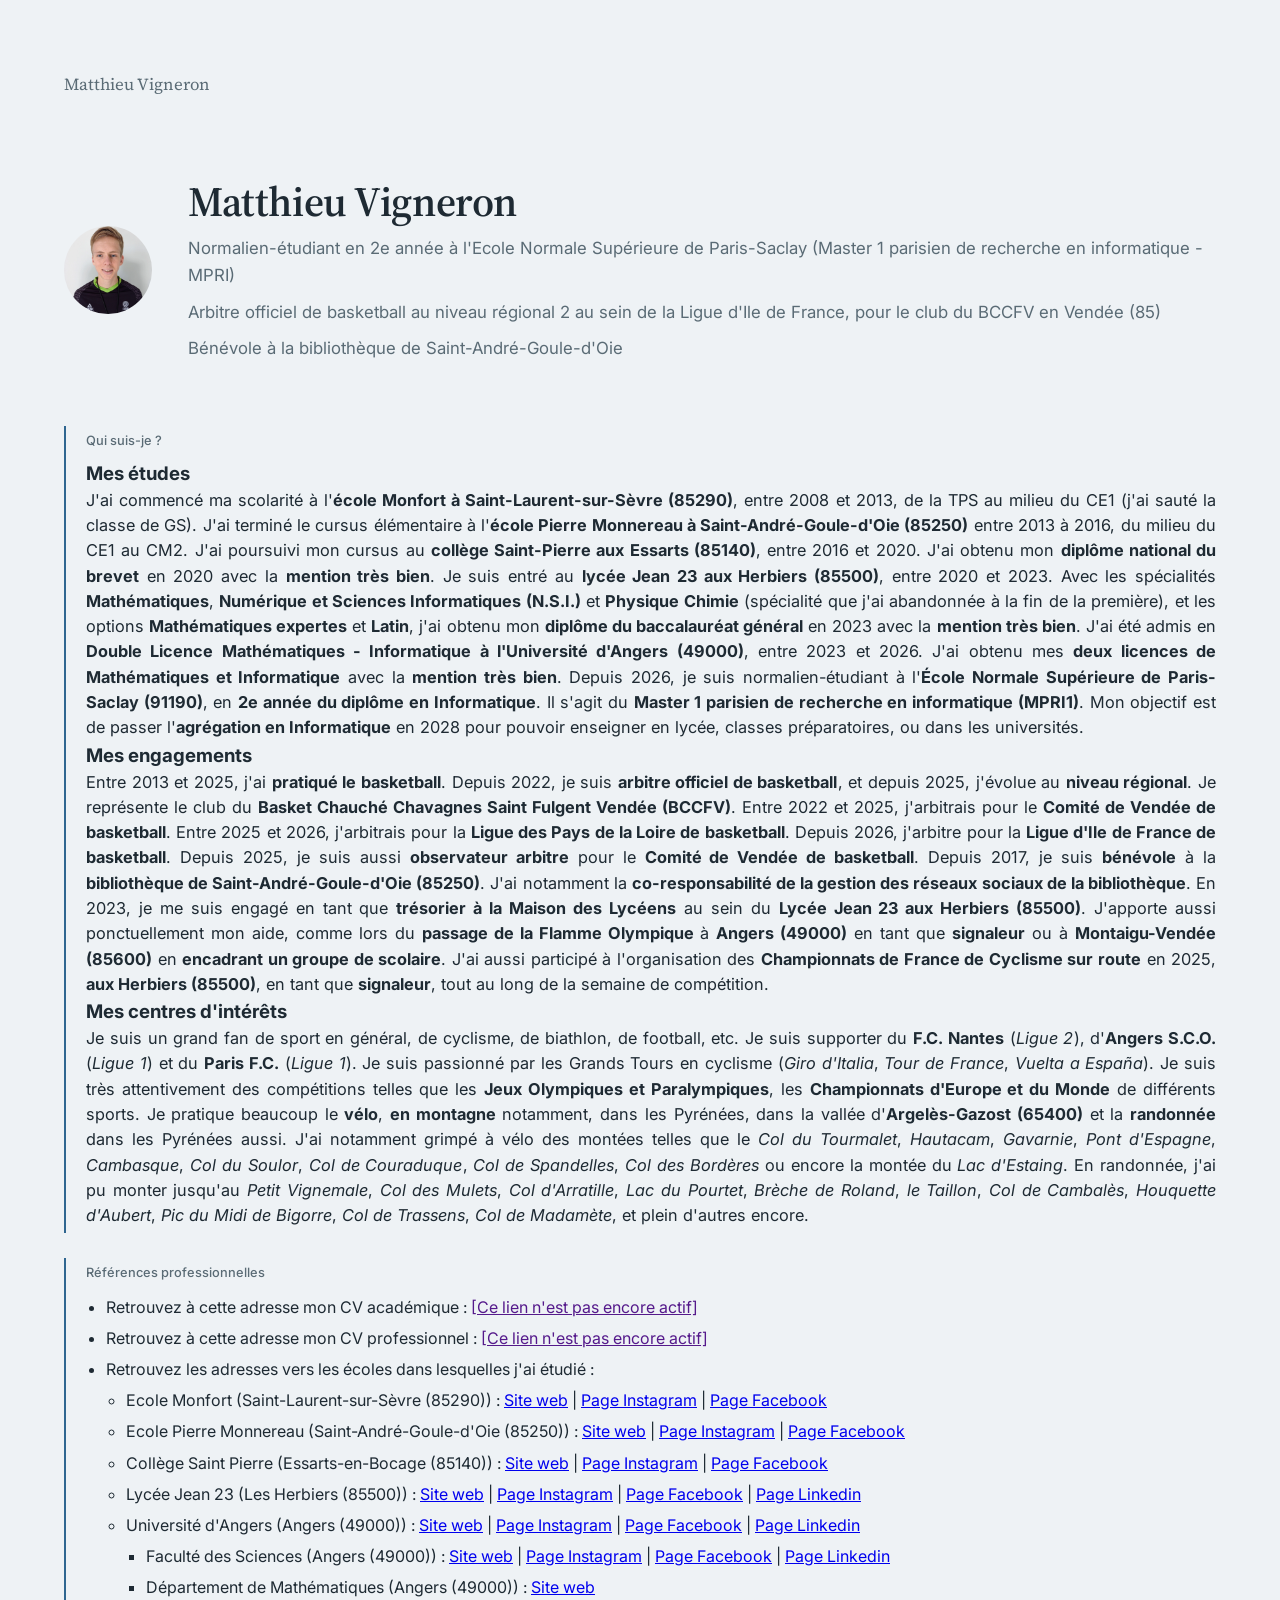
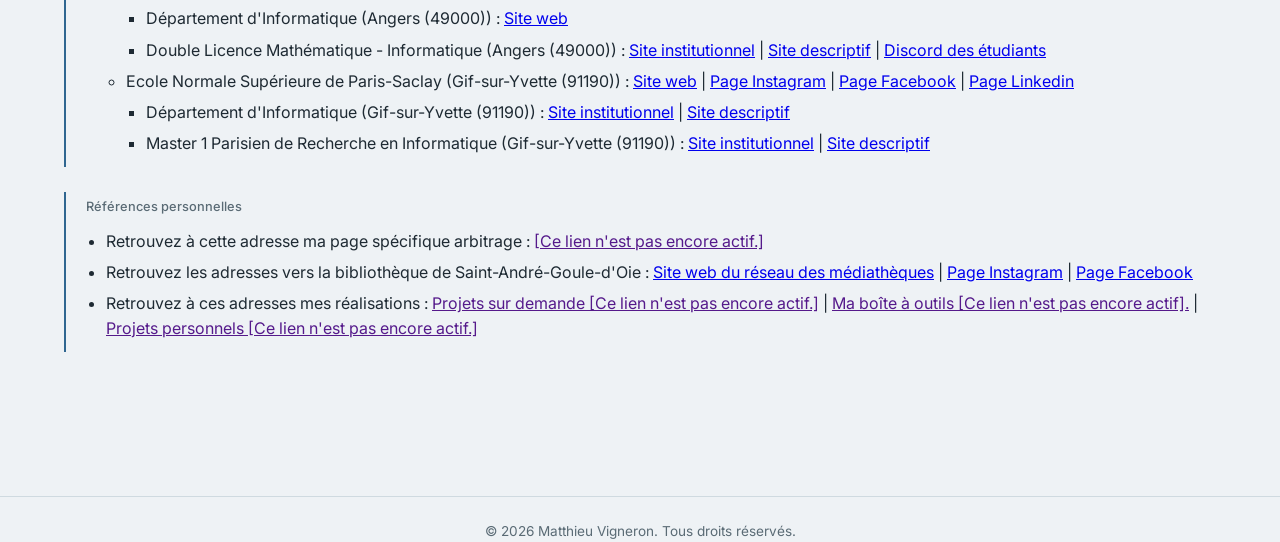
==== index.html @ e18c27f2 "Correct "index.html" Correction de "index.html" : Ligne 76 (faute d'orthographe)" ====
<!DOCTYPE html>
<html lang="fr">
<head>
<meta charset="UTF-8">
<meta name="viewport" content="width=device-width, initial-scale=1, viewport-fit=cover">
<title>Matthieu Vigneron</title>
<link rel="preconnect" href="https://fonts.googleapis.com">
<link rel="preconnect" href="https://fonts.gstatic.com" crossorigin>
<link href="https://fonts.googleapis.com/css2?family=Source+Serif+4:opsz,wght@8..60,400;8..60,600&family=Inter:wght@400;500&display=swap" rel="stylesheet">
<link rel="stylesheet" href="style.css">
</head>
<body>
  <div class="wrap">

    <header>
      <span class="mark">Matthieu Vigneron</span>
    </header>

    <section class="hero">
      <div class="avatar">
        <img src='photo_arbitre.png' viewBox='0 0 88 88'%3E%3Crect width='88' height='88' fill='%23CFDAE0'/%3E%3Ccircle cx='44' cy='34' r='16' fill='%239FB7C4'/%3E%3Cpath d='M12 82c4-20 20-30 32-30s28 10 32 30' fill='%239FB7C4'/%3E%3C/svg%3E" alt="Photo de Matthieu Vigneron">
      </div>
      <div>
        <h1>Matthieu Vigneron</h1>
        <p class="role">Normalien-étudiant en 2e année à l'Ecole Normale Supérieure de Paris-Saclay (Master 1 parisien de recherche en informatique - MPRI)</p>
        <p class="role">Arbitre officiel de basketball au niveau régional 2 au sein de la Ligue d'Ile de France, pour le club du BCCFV en Vendée (85)</p>
        <p class="role">Bénévole à la bibliothèque de Saint-André-Goule-d'Oie</p>
      </div>
    </section>

    <div class="focus">
      <h2>Qui suis-je ?</h2>
      <h3>Mes études</h3>
      <p>J'ai commencé ma scolarité à l'<b>école Monfort à Saint-Laurent-sur-Sèvre (85290)</b>, entre 2008 et 2013, de la TPS au milieu du CE1 (j'ai sauté la classe de GS). J'ai terminé le cursus élémentaire à l'<b>école Pierre Monnereau à Saint-André-Goule-d'Oie (85250)</b> entre 2013 à 2016, du milieu du CE1 au CM2. J'ai poursuivi mon cursus au <b>collège Saint-Pierre aux Essarts (85140)</b>, entre 2016 et 2020. J'ai obtenu mon <b>diplôme national du brevet</b> en 2020 avec la <b>mention très bien</b>. Je suis entré au <b>lycée Jean 23 aux Herbiers (85500)</b>, entre 2020 et 2023. Avec les spécialités <b>Mathématiques</b>, <b>Numérique et Sciences Informatiques (N.S.I.)</b> et <b>Physique Chimie</b> (spécialité que j'ai abandonnée à la fin de la première), et les options <b>Mathématiques expertes</b> et <b>Latin</b>, j'ai obtenu mon <b>diplôme du baccalauréat général</b> en 2023 avec la <b>mention très bien</b>. J'ai été admis en <b>Double Licence Mathématiques - Informatique à l'Université d'Angers (49000)</b>, entre 2023 et 2026. J'ai obtenu mes <b>deux licences de Mathématiques et Informatique</b> avec la <b>mention très bien</b>. Depuis 2026, je suis normalien-étudiant à l'<b>École Normale Supérieure de Paris-Saclay (91190)</b>, en <b>2e année du diplôme en Informatique</b>. Il s'agit du <b>Master 1 parisien de recherche en informatique (MPRI1)</b>. Mon objectif est de passer l'<b>agrégation en Informatique</b> en 2028 pour pouvoir enseigner en lycée, classes préparatoires, ou dans les universités.</p>
      <h3>Mes engagements</h3>
      <p>Entre 2013 et 2025, j'ai <b>pratiqué le basketball</b>. Depuis 2022, je suis <b>arbitre officiel de basketball</b>, et depuis 2025, j'évolue au <b>niveau régional</b>. Je représente le club du <b>Basket Chauché Chavagnes Saint Fulgent Vendée (BCCFV)</b>. Entre 2022 et 2025, j'arbitrais pour le <b>Comité de Vendée de basketball</b>. Entre 2025 et 2026, j'arbitrais pour la <b>Ligue des Pays de la Loire de basketball</b>. Depuis 2026, j'arbitre pour la <b>Ligue d'Ile de France de basketball</b>. Depuis 2025, je suis aussi <b>observateur arbitre</b> pour le <b>Comité de Vendée de basketball</b>. Depuis 2017, je suis <b>bénévole</b> à la <b>bibliothèque de Saint-André-Goule-d'Oie (85250)</b>. J'ai notamment la <b>co-responsabilité de la gestion des réseaux sociaux de la bibliothèque</b>. En 2023, je me suis engagé en tant que <b>trésorier à la Maison des Lycéens</b> au sein du <b>Lycée Jean 23 aux Herbiers (85500)</b>. J'apporte aussi ponctuellement mon aide, comme lors du <b>passage de la Flamme Olympique</b> à <b>Angers (49000)</b> en tant que <b>signaleur</b> ou à <b>Montaigu-Vendée (85600)</b> en <b>encadrant un groupe de scolaire</b>. J'ai aussi participé à l'organisation des <b>Championnats de France de Cyclisme sur route</b> en 2025, <b>aux Herbiers (85500)</b>, en tant que <b>signaleur</b>, tout au long de la semaine de compétition.</p>
      <h3>Mes centres d'intérêts</h3>
      <p>Je suis un grand fan de sport en général, de cyclisme, de biathlon, de football, etc. Je suis supporter du <b>F.C. Nantes</b> (<i>Ligue 2</i>), d'<b>Angers S.C.O.</b> (<i>Ligue 1</i>) et du <b>Paris F.C.</b> (<i>Ligue 1</i>). Je suis passionné par les Grands Tours en cyclisme (<i>Giro d'Italia</i>, <i>Tour de France</i>, <i>Vuelta a España</i>). Je suis très attentivement des compétitions telles que les <b>Jeux Olympiques et Paralympiques</b>, les <b>Championnats d'Europe et du Monde</b> de différents sports. Je pratique beaucoup le <b>vélo</b>, <b>en montagne</b> notamment, dans les Pyrénées, dans la vallée d'<b>Argelès-Gazost (65400)</b> et la <b>randonnée</b> dans les Pyrénées aussi. J'ai notamment grimpé à vélo des montées telles que le <i>Col du Tourmalet</i>, <i>Hautacam</i>, <i>Gavarnie</i>, <i>Pont d'Espagne</i>, <i>Cambasque</i>, <i>Col du Soulor</i>, <i>Col de Couraduque</i>, <i>Col de Spandelles</i>, <i>Col des Bordères</i> ou encore la montée du <i>Lac d'Estaing</i>. En randonnée, j'ai pu monter jusqu'au <i>Petit Vignemale</i>, <i>Col des Mulets</i>, <i>Col d'Arratille</i>, <i>Lac du Pourtet</i>, <i>Brèche de Roland</i>, <i>le Taillon</i>, <i>Col de Cambalès</i>, <i>Houquette d'Aubert</i>, <i>Pic du Midi de Bigorre</i>, <i>Col de Trassens</i>, <i>Col de Madamète</i>, et plein d'autres encore.</p>
    </div>
    <br>
    <div class="focus">
      <h2>Références professionnelles</h2>
      <ul>
        <li>Retrouvez à cette adresse mon CV académique : <a href="">[Ce lien n'est pas encore actif]</a></li>
        <li>Retrouvez à cette adresse mon CV professionnel : <a href="">[Ce lien n'est pas encore actif]</a></li>
        <li>Retrouvez les adresses vers les écoles dans lesquelles j'ai étudié :
          <ul>
            <li>Ecole Monfort (Saint-Laurent-sur-Sèvre (85290)) : <a href="https://www.stlaurentsursevre-montfort.fr">Site web</a> | <a href="https://www.instagram.com/montfortecole">Page Instagram</a> | <a href="https://www.facebook.com/MontfortChange">Page Facebook</a></li>
            <li>Ecole Pierre Monnereau (Saint-André-Goule-d'Oie (85250)) : <a href="https://www.ecolepierremonnereau.fr">Site web</a> | <a href="https://www.instagram.com/ecole.pierre.monnereau.sago">Page Instagram</a> | <a href="https://www.facebook.com/p/Ecole-Pierre-Monnereau-SAGO-61573797916934">Page Facebook</a></li>
            <li>Collège Saint Pierre (Essarts-en-Bocage (85140)) : <a href="https://site.stpierre85.com">Site web</a> | <a href="https://www.instagram.com/collegesaintpierre85">Page Instagram</a> | <a href="https://www.facebook.com/stpierre85140">Page Facebook</a></li>
            <li>Lycée Jean 23 (Les Herbiers (85500)) : <a href="https://jean23-herbiers.com">Site web</a> | <a href="https://www.instagram.com/jean23_herbiers/">Page Instagram</a> | <a href="https://www.facebook.com/p/Lyc%C3%A9e-Jean-XXIII-Les-Herbiers-100057055165906">Page Facebook</a> | <a href="https://www.linkedin.com/company/lyc%C3%A9e-jean-23/home">Page Linkedin</a></li>
            <li>Université d'Angers (Angers (49000)) : <a href="https://www.univ-angers.fr/fr/index.html">Site web</a> | <a href="https://www.instagram.com/UnivAngers">Page Instagram</a> | <a href="https://www.facebook.com/univangers">Page Facebook</a> | <a href="https://www.linkedin.com/school/univangers">Page Linkedin</a>
              <ul>
                <li>Faculté des Sciences (Angers (49000)) : <a href="https://www.univ-angers.fr/fr/acces-directs/facultes-et-instituts/faculte-des-sciences.html">Site web</a> | <a href="https://www.instagram.com/fac.sciencesangers">Page Instagram</a> | <a href="https://www.facebook.com/p/Facult%C3%A9-des-Sciences-Angers-100085139704182">Page Facebook</a> | <a href="https://www.linkedin.com/school/facult%C3%A9-des-sciences">Page Linkedin</a></li>
                <li>Département de Mathématiques (Angers (49000)) : <a href="https://math.univ-angers.fr">Site web</a></li>
                <li>Département d'Informatique (Angers (49000)) : <a href="https://info.univ-angers.fr">Site web</a></li>
                <li>Double Licence Mathématique - Informatique (Angers (49000)) : <a href="https://formations.univ-angers.fr/fr/offre-de-formation/licence-lmd-LILMD/sciences-technologies-sante-STS/double-licence-mathematiques-informatique-LMRSMXM9.html">Site institutionnel</a> | <a href="https://info.univ-angers.fr/offre-de-formation/double-licence-mathematiques-informatique">Site descriptif</a> | <a href="https://discord.gg/fgWP5cyPyY">Discord des étudiants</a></li>
              </ul>
            </li>
            <li>Ecole Normale Supérieure de Paris-Saclay (Gif-sur-Yvette (91190)) : <a href="https://ens-paris-saclay.fr">Site web</a> | <a href="https://www.instagram.com/ensparissaclay">Page Instagram</a> | <a href="https://www.facebook.com/ens.paris.saclay">Page Facebook</a> | <a href="https://www.linkedin.com/school/ens-paris-saclay">Page Linkedin</a>
              <ul>
                <li>Département d'Informatique (Gif-sur-Yvette (91190)) : <a href="https://informatique.ens-paris-saclay.fr">Site institutionnel</a> | <a href="https://lmf.cnrs.fr/deptinfo-ens/">Site descriptif</a></li>
                <li>Master 1 Parisien de Recherche en Informatique (Gif-sur-Yvette (91190)) : <a href="https://informatique.ens-paris-saclay.fr/formations/m1-mpri-lens-paris-saclay">Site institutionnel</a> | <a href="https://lmf.cnrs.fr/deptinfo-ens/M1">Site descriptif</a></li>
              </ul>
            </li>
          </ul>
        </li>
      </ul>
    </div>
    <br>
    <div class="focus">
      <h2>Références personnelles</h2>
      <ul>
        <li>Retrouvez à cette adresse ma page spécifique arbitrage : <a href="">[Ce lien n'est pas encore actif.]</a></li>
        <li>Retrouvez les adresses vers la bibliothèque de Saint-André-Goule-d'Oie : <a href="https://mediatheque.paysfulgentessarts.fr/">Site web du réseau des médiathèques</a> | <a href="https://www.instagram.com/bibliothequesago">Page Instagram</a> | <a href="https://www.facebook.com/people/Biblioth%C3%A8que-SAGO/61582833090501/">Page Facebook</a></li>
        <li>Retrouvez à ces adresses mes réalisations : <a href="">Projets sur demande [Ce lien n'est pas encore actif.]</a> | <a href="">Ma boîte à outils [Ce lien n'est pas encore actif].</a> | <a href="">Projets personnels [Ce lien n'est pas encore actif.]</a></li>
      </ul>
    </div>
  </div>
  <footer>
    <p>&copy; <span id="year"></span> Matthieu Vigneron. Tous droits réservés.</p>
  </footer>

  <script>
    document.getElementById('year').textContent = new Date().getFullYear();
  </script>
</body>
</html>
---- style.css ----
:root{
  --bg:#EEF2F5;
  --ink:#1E2A33;
  --ink-soft:#5A6B75;
  --accent:#2F6690;
  --sage:#6C93A6;
  --line:#CFDAE0;
  box-sizing:border-box;
  padding-top:env(safe-area-inset-top,0px);
  padding-bottom:env(safe-area-inset-bottom,0px);
}
@media (prefers-color-scheme: dark){
  :root:not([data-theme="light"]){
    --bg:#161C21; --ink:#E7EDF0; --ink-soft:#95A6AF; --accent:#7FB3D5; --sage:#5C7E8F; --line:#2B343B;
  }
}
:root[data-theme="dark"]{
  --bg:#161C21; --ink:#E7EDF0; --ink-soft:#95A6AF; --accent:#7FB3D5; --sage:#5C7E8F; --line:#2B343B;
}
html{scroll-padding-top:env(safe-area-inset-top,0px);}
*{margin:0;padding:0;box-sizing:border-box;}
body{
  background:var(--bg);
  color:var(--ink);
  font-family:'Inter',system-ui,sans-serif;
  line-height:1.55;
  -webkit-font-smoothing:antialiased;
}
.wrap{width:90%;margin:0 auto;padding:4.5rem 0 5rem;}

/* header */
header{margin-bottom:5rem;}
.mark{font-family:'Source Serif 4',serif;font-size:1.05rem;color:var(--ink-soft);}

/* hero */
.hero{display:grid;grid-template-columns:auto 1fr;gap:2.25rem;align-items:center;margin-bottom:4rem;}
.avatar{
  width:88px;height:88px;border-radius:50%;overflow:hidden;flex-shrink:0;
  background:var(--line);
}
.avatar img{width:100%;height:100%;object-fit:cover;display:block;}
.hero h1{
  font-family:'Source Serif 4',serif;font-weight:600;
  font-size:clamp(1.9rem,4.5vw,2.6rem);
  line-height:1.15;letter-spacing:-0.01em;
}
.hero .role{color:var(--ink-soft);margin-top:0.6rem;font-size:1.05rem;line-height:1.6;}

/* now / focus */
.focus{
  border-left:2px solid var(--accent);
  padding:0.3rem 0 0.3rem 1.25rem;
}
.focus h2{font-size:0.8rem;color:var(--ink-soft);font-weight:500;margin-bottom:0.5rem;}
.focus p{font-size:1.02rem;text-align:justify;}
.focus ul{
  margin:0.75rem 0 0;
  padding-left:1.25rem;
  list-style:disc;
}
.focus ul ul{
  margin-top:0.4rem;
  padding-left:1.25rem;
  list-style:circle;
}
.focus ul ul ul{
  list-style:square;
}
.focus li{
  margin-bottom:0.4rem;
}

@media (max-width:520px){
  .hero{grid-template-columns:1fr;text-align:left;}
  header{margin-bottom:3.5rem;}
}
:focus-visible{outline:2px solid var(--accent);outline-offset:2px;}

footer{
  margin-top:4rem;
  padding-top:1.5rem;
  border-top:1px solid var(--line);
  font-size:0.85rem;
  color:var(--ink-soft);
  text-align:center;
}
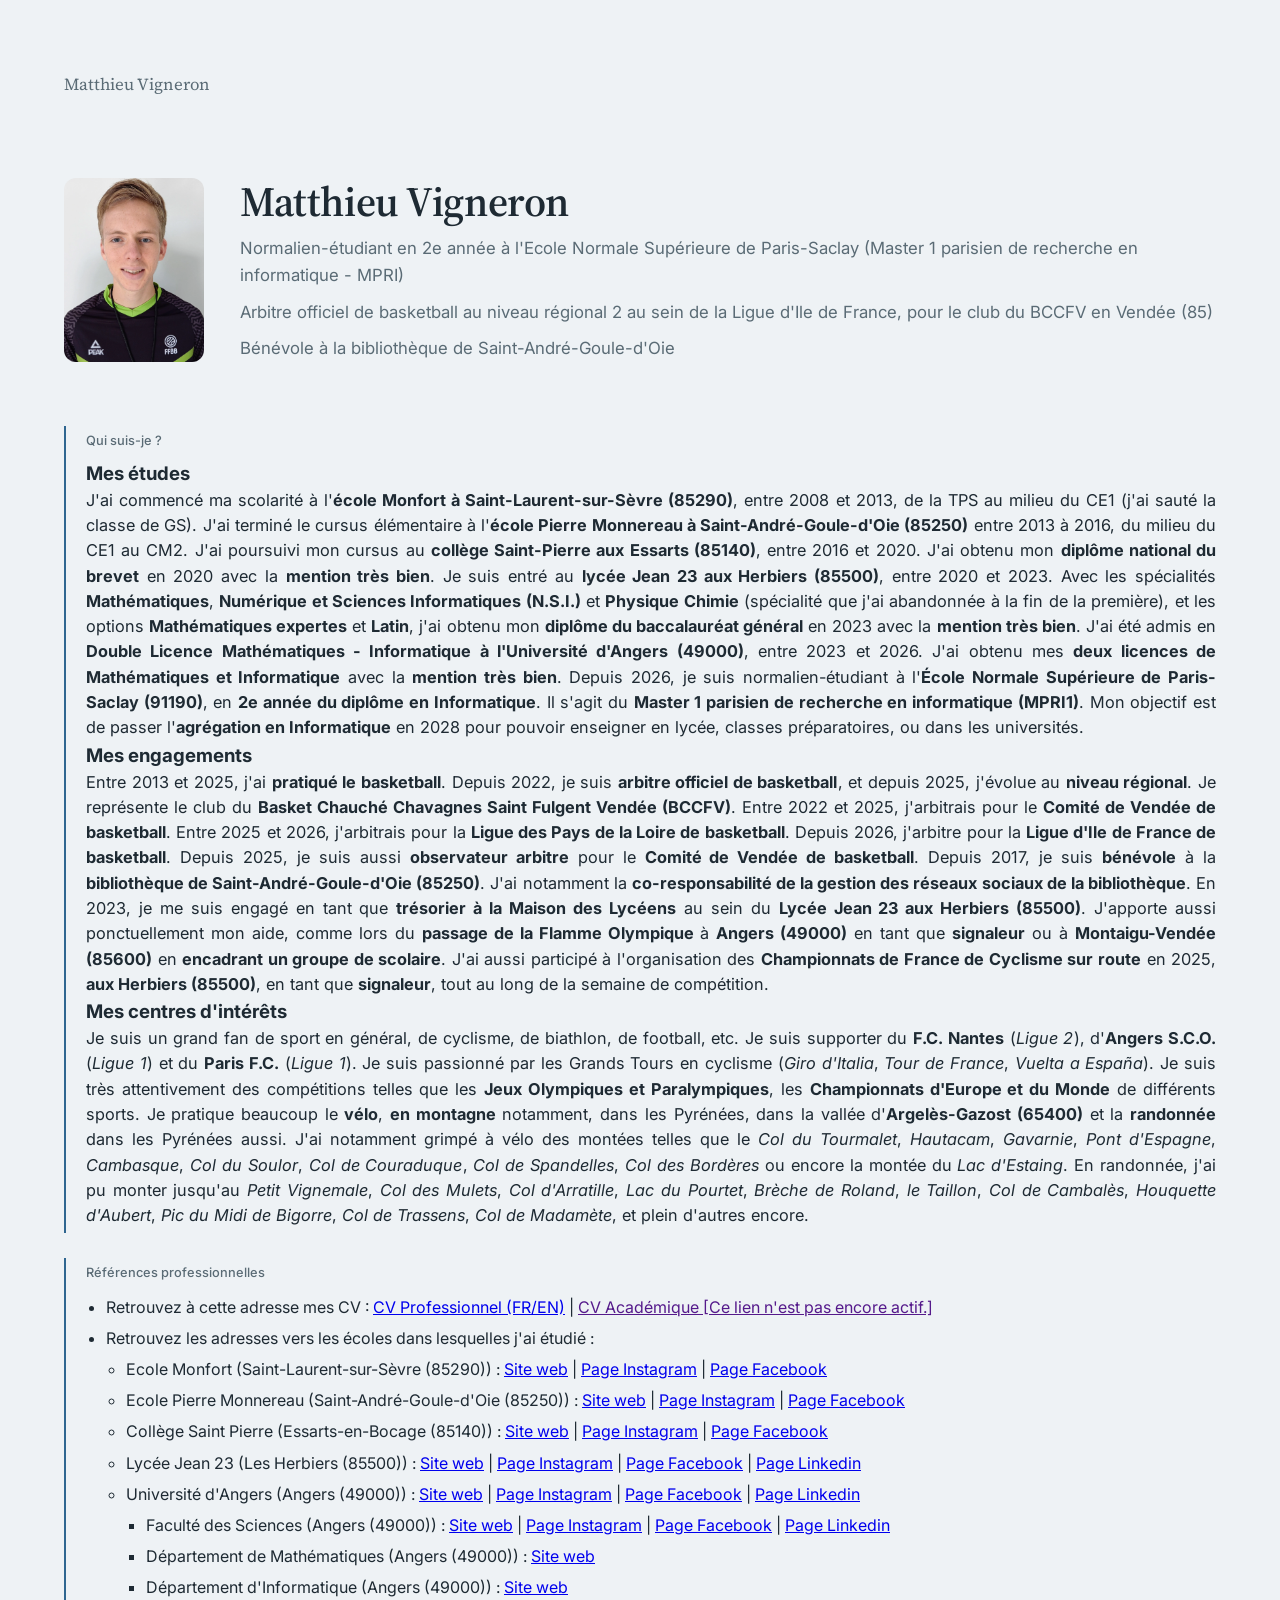
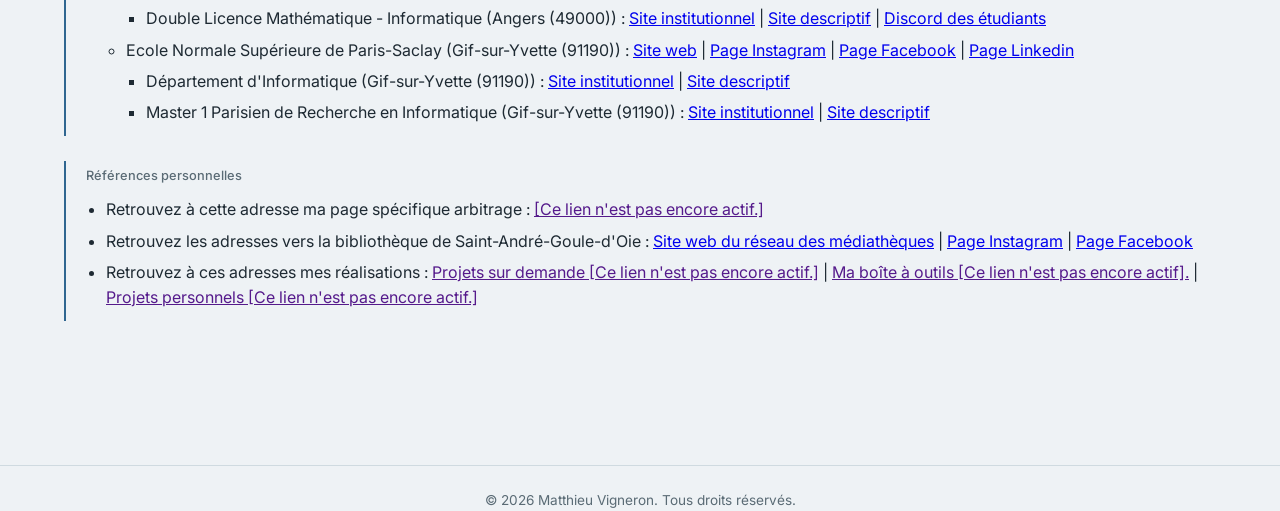
==== commit f0edb97d: "Correct "index.html" Correction de "index.html" : Ligne 44 (Lien vers le CV Professionnel)" ====
--- a/index.html
+++ b/index.html
@@ -41,8 +41,7 @@
     <div class="focus">
       <h2>Références professionnelles</h2>
       <ul>
-        <li>Retrouvez à cette adresse mon CV académique : <a href="">[Ce lien n'est pas encore actif]</a></li>
-        <li>Retrouvez à cette adresse mon CV professionnel : <a href="">[Ce lien n'est pas encore actif]</a></li>
+        <li>Retrouvez à cette adresse mes CV : <a href="./curriculum_vitae/index.html">CV Professionnel (FR/EN)</a> | <a href="">CV Académique [Ce lien n'est pas encore actif.]</a></li>
         <li>Retrouvez les adresses vers les écoles dans lesquelles j'ai étudié :
           <ul>
             <li>Ecole Monfort (Saint-Laurent-sur-Sèvre (85290)) : <a href="https://www.stlaurentsursevre-montfort.fr">Site web</a> | <a href="https://www.instagram.com/montfortecole">Page Instagram</a> | <a href="https://www.facebook.com/MontfortChange">Page Facebook</a></li>
--- a/style.css
+++ b/style.css
@@ -33,9 +33,13 @@
 .mark{font-family:'Source Serif 4',serif;font-size:1.05rem;color:var(--ink-soft);}
 
 /* hero */
-.hero{display:grid;grid-template-columns:auto 1fr;gap:2.25rem;align-items:center;margin-bottom:4rem;}
+.hero{display:grid;grid-template-columns:auto 1fr;gap:2.25rem;align-items:stretch;margin-bottom:4rem;}
 .avatar{
-  width:88px;height:88px;border-radius:50%;overflow:hidden;flex-shrink:0;
+  width:140px;
+  height:100%;
+  border-radius:12px;
+  overflow:hidden;
+  flex-shrink:0;
   background:var(--line);
 }
 .avatar img{width:100%;height:100%;object-fit:cover;display:block;}
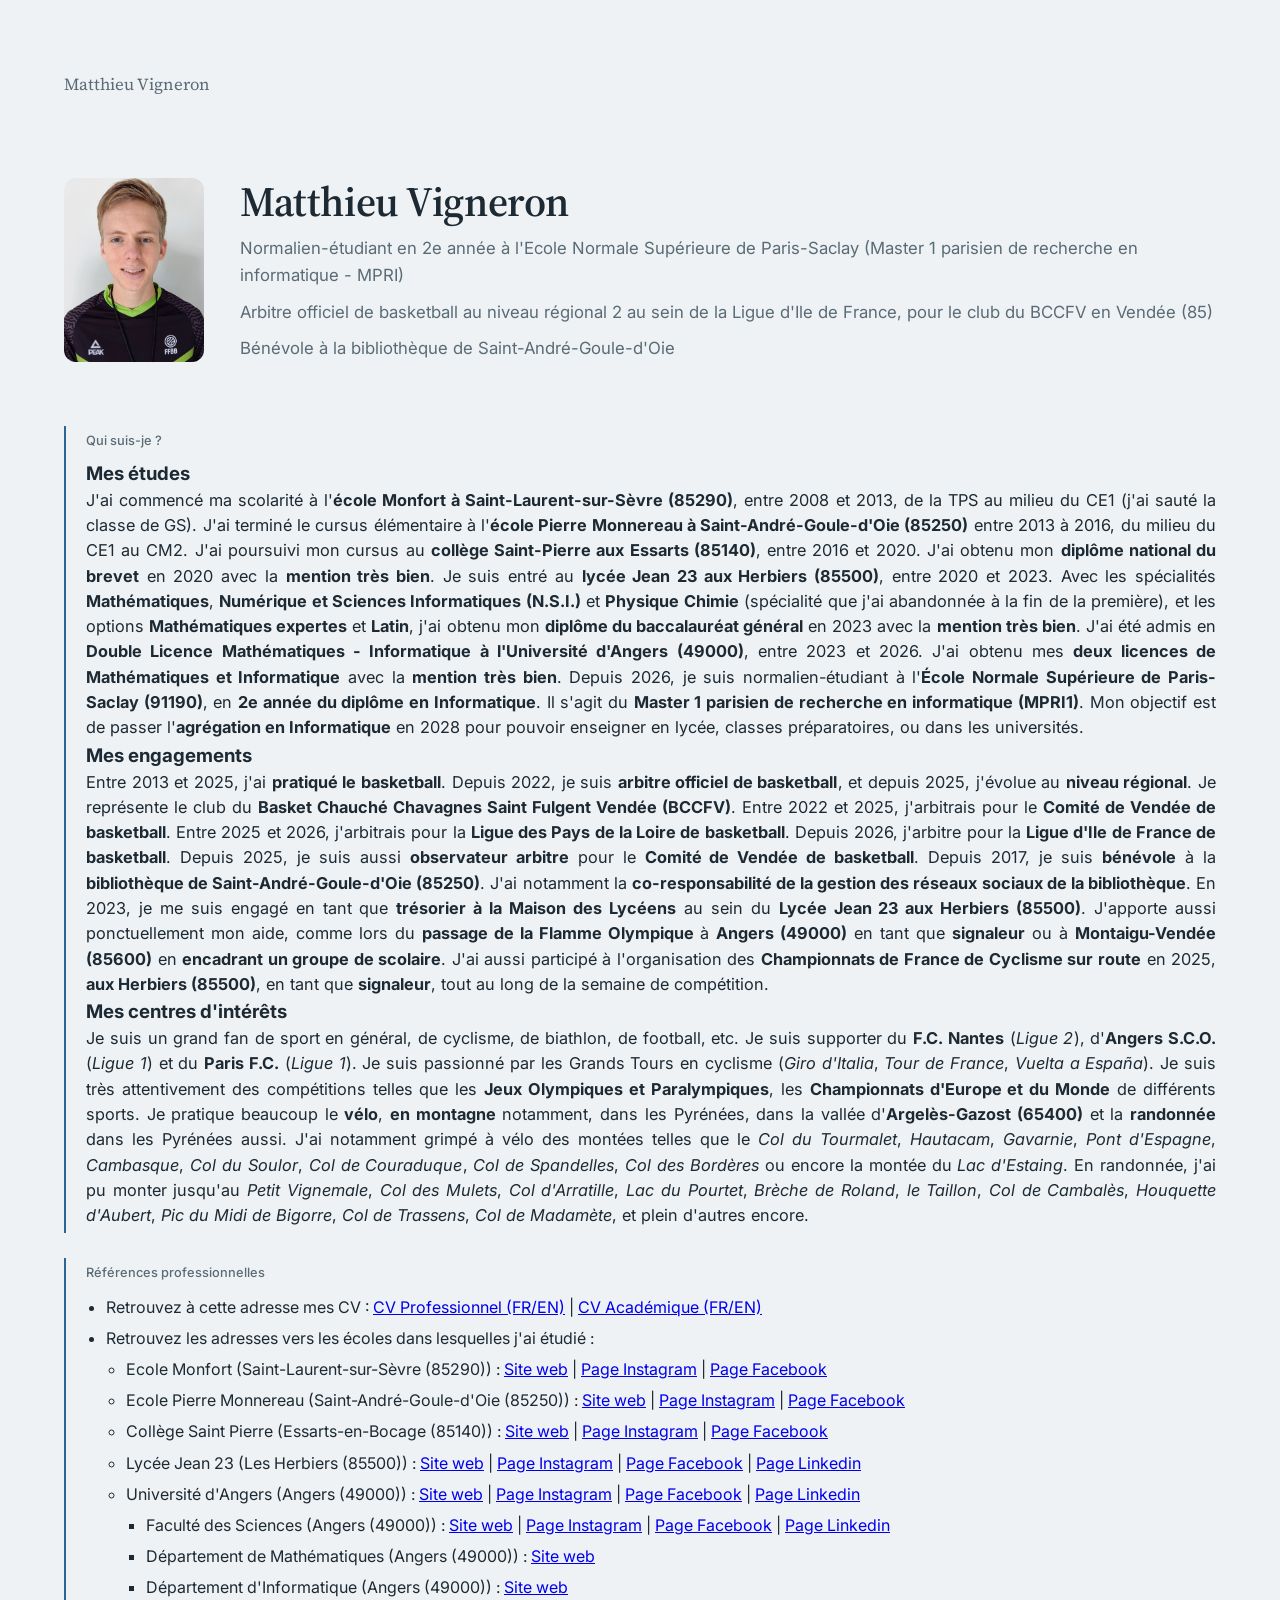
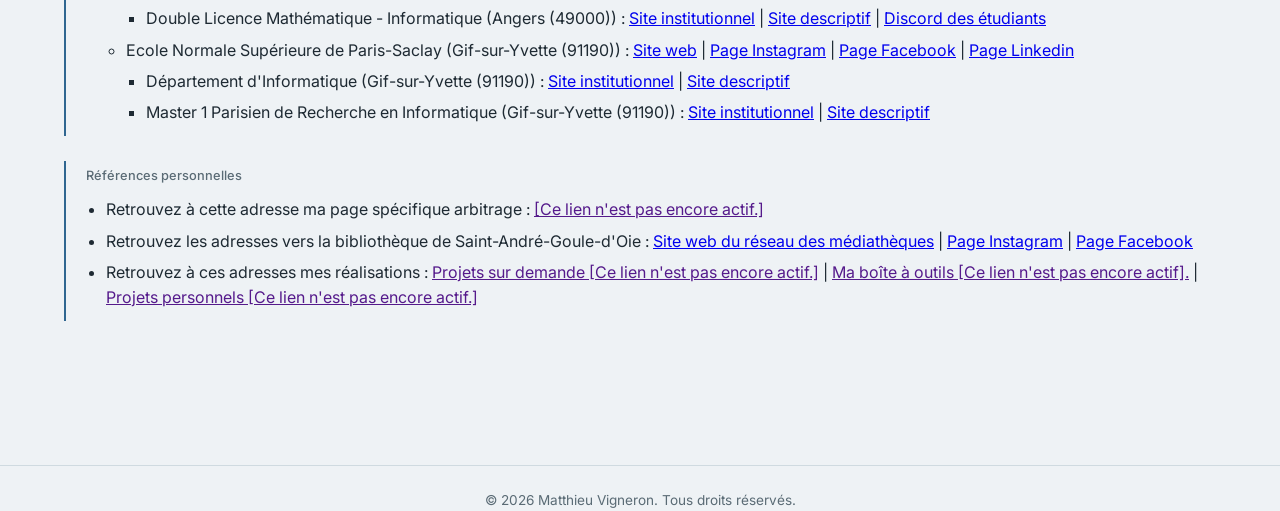
==== commit 758edc9a: "Correct "index.html" Correction de "index.html" : Ligne 44 (Liens vers CV)" ====
--- a/index.html
+++ b/index.html
@@ -41,7 +41,7 @@
     <div class="focus">
       <h2>Références professionnelles</h2>
       <ul>
-        <li>Retrouvez à cette adresse mes CV : <a href="./curriculum_vitae/index.html">CV Professionnel (FR/EN)</a> | <a href="">CV Académique [Ce lien n'est pas encore actif.]</a></li>
+        <li>Retrouvez à cette adresse mes CV : <a href="./curriculum_vitae/professionnel.html">CV Professionnel (FR/EN)</a> | <a href="./curriculum_vitae/academique.html">CV Académique (FR/EN)</a></li>
         <li>Retrouvez les adresses vers les écoles dans lesquelles j'ai étudié :
           <ul>
             <li>Ecole Monfort (Saint-Laurent-sur-Sèvre (85290)) : <a href="https://www.stlaurentsursevre-montfort.fr">Site web</a> | <a href="https://www.instagram.com/montfortecole">Page Instagram</a> | <a href="https://www.facebook.com/MontfortChange">Page Facebook</a></li>
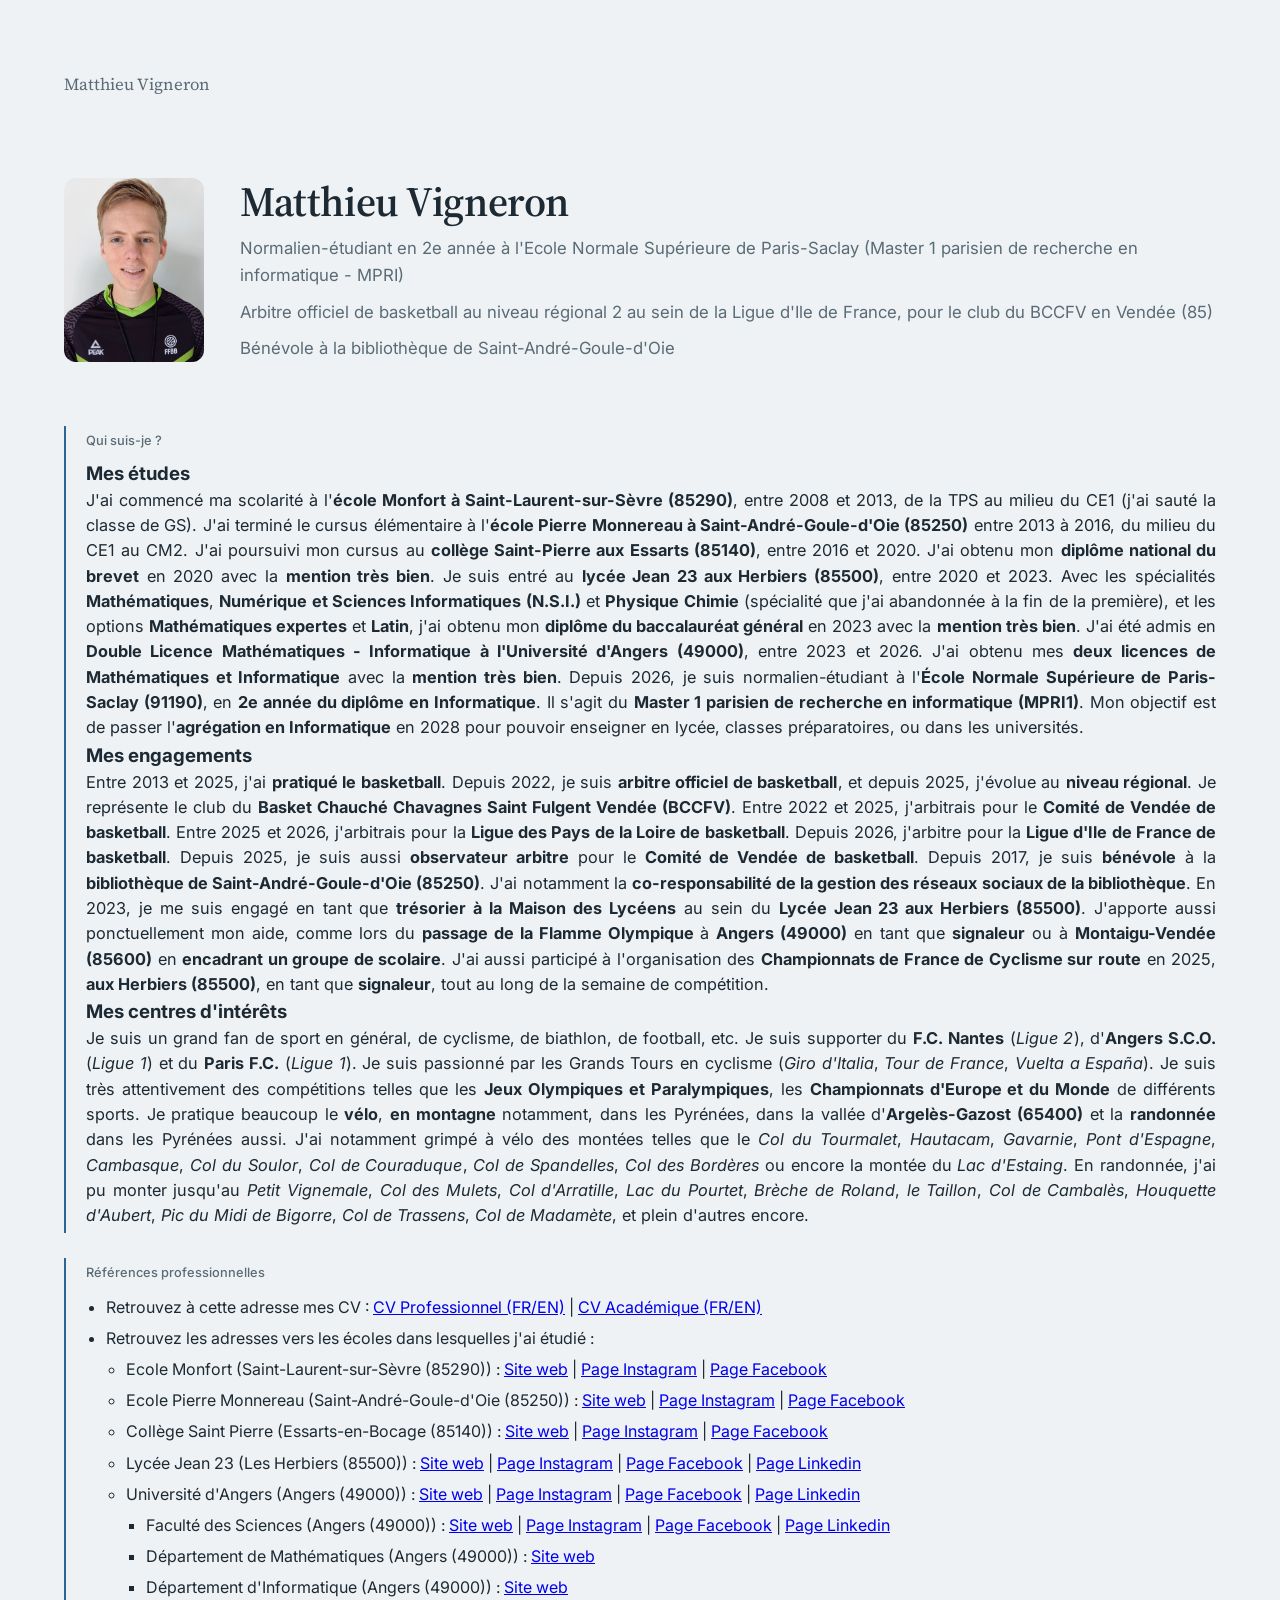
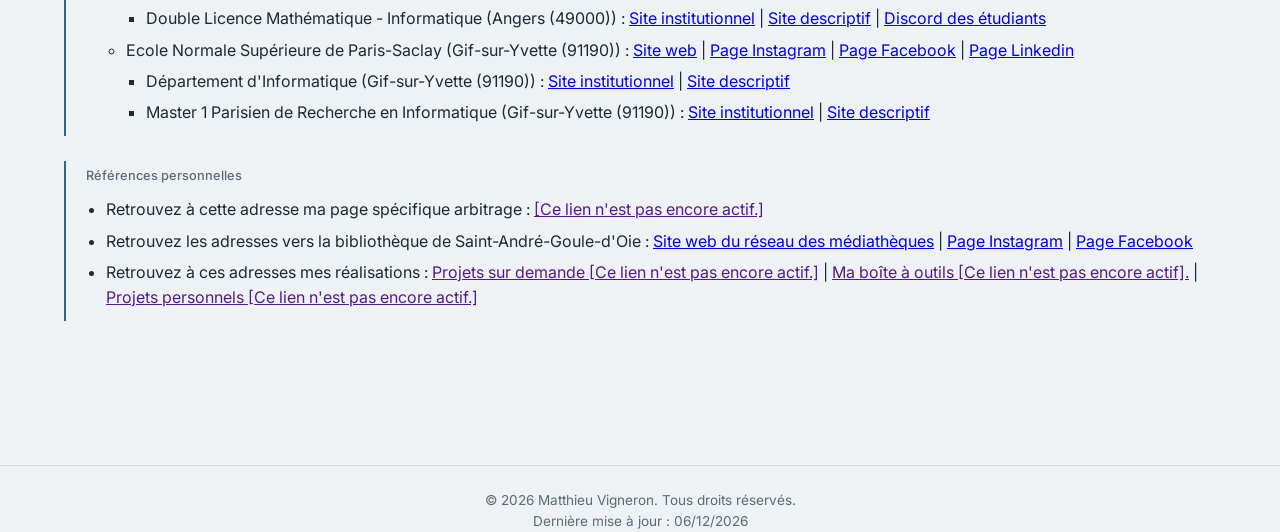
==== commit 38a232a5: "Correct "index.html" Correction de "index.html" : Ligne 81 (Date de dernière modification)" ====
--- a/index.html
+++ b/index.html
@@ -78,10 +78,12 @@
   </div>
   <footer>
     <p>&copy; <span id="year"></span> Matthieu Vigneron. Tous droits réservés.</p>
+    <p class="fine">Dernière mise à jour : <span id="last-update"></span></p>
   </footer>
 
   <script>
     document.getElementById('year').textContent = new Date().getFullYear();
+    document.getElementById('last-update').textContent = new Date(document.lastModified).toLocaleDateString('fr-FR');
   </script>
 </body>
 </html>
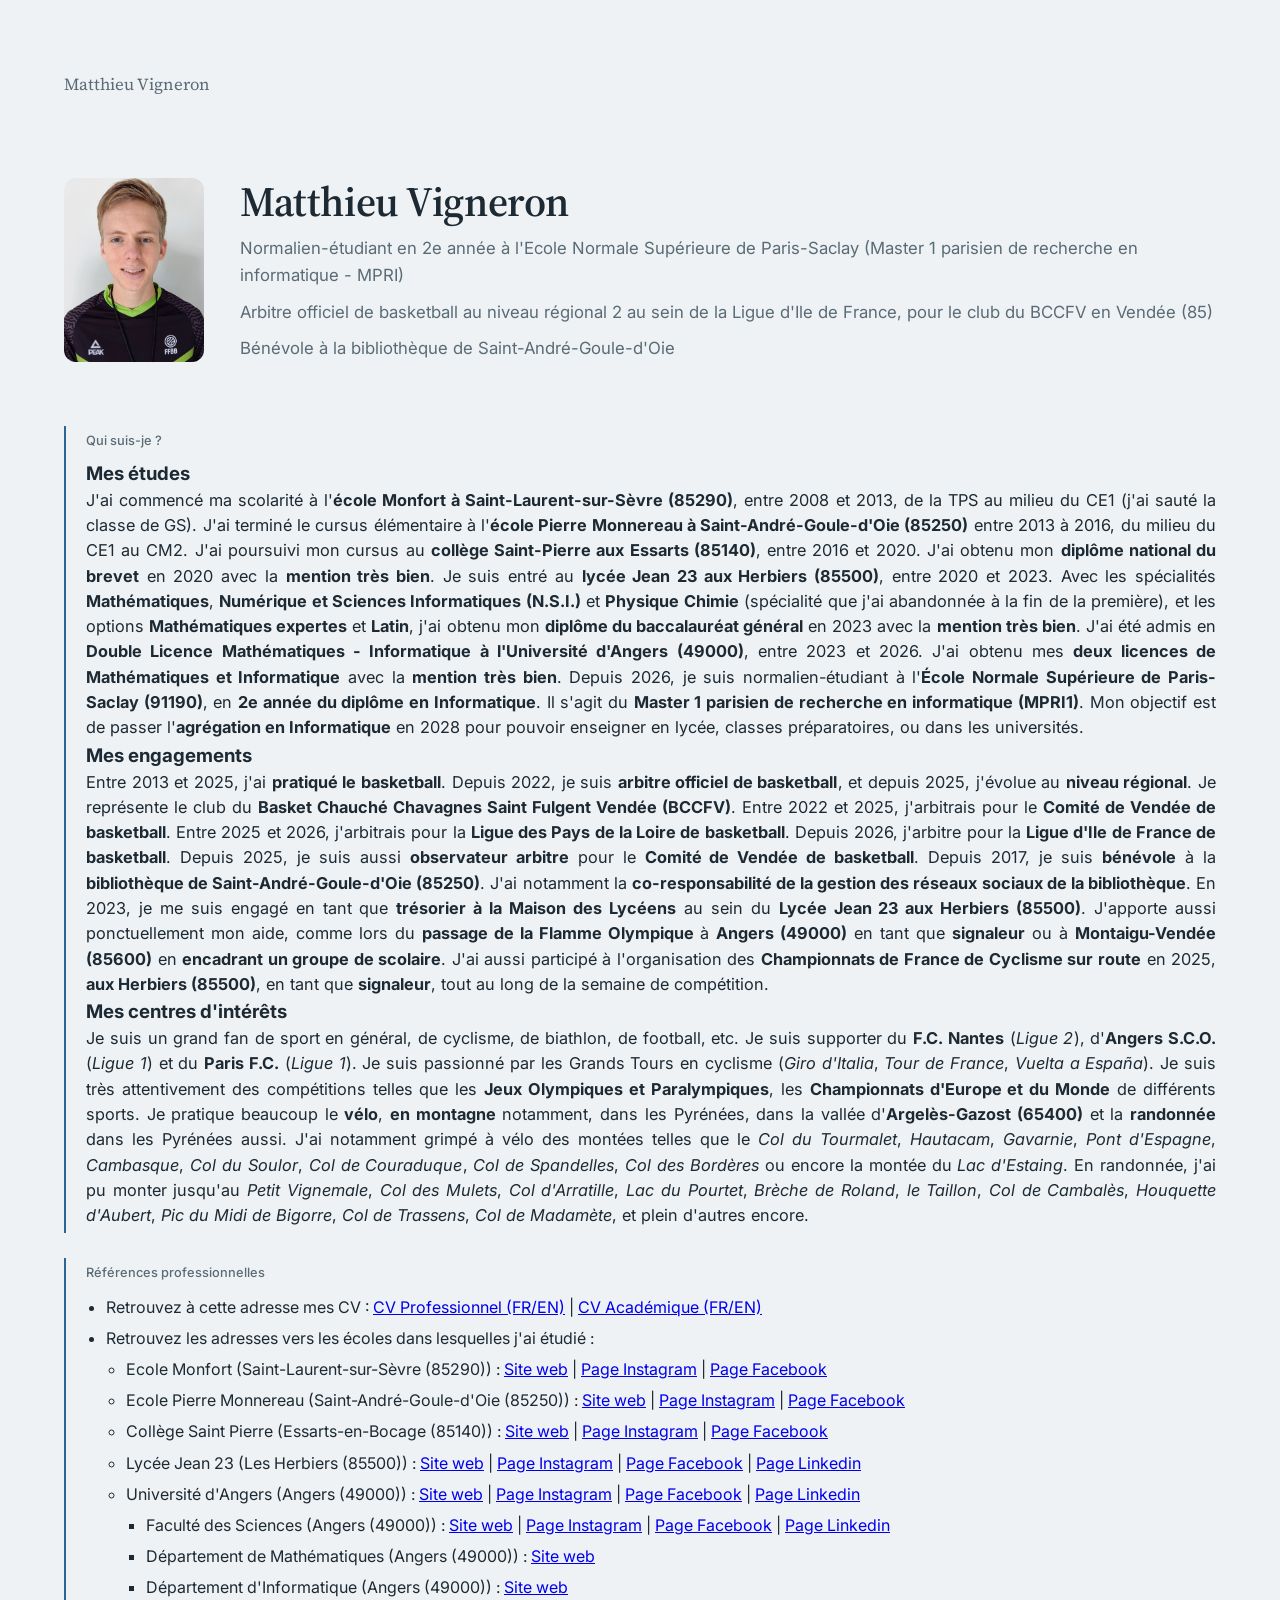
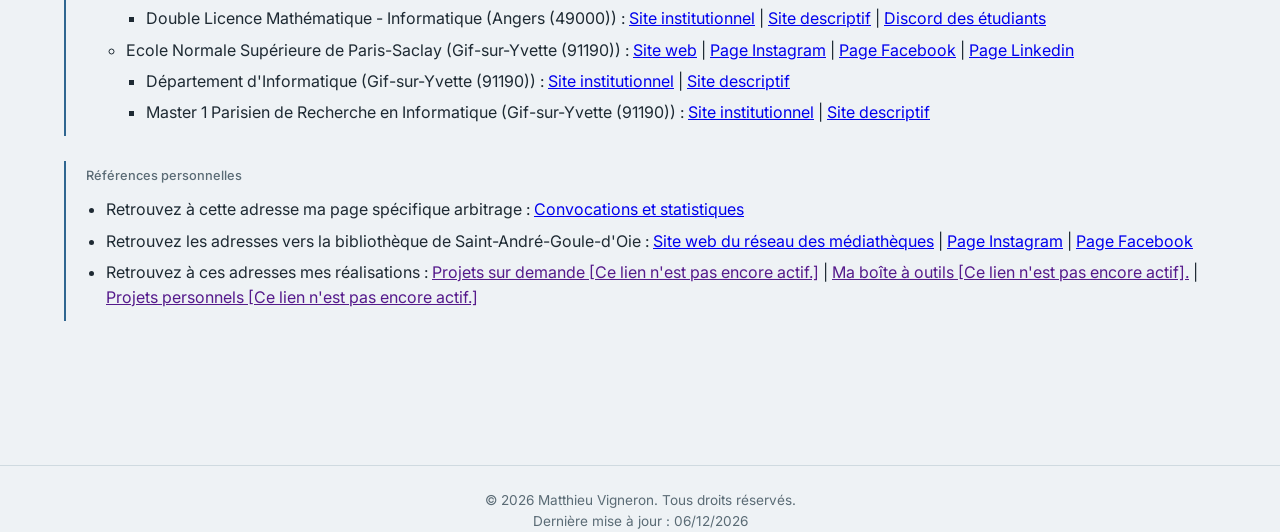
==== commit 7d33c6e3: "Correct "index.html" Correction de "index.html" : Ligne 73 (Lien vers la page arbitrage)" ====
--- a/index.html
+++ b/index.html
@@ -70,7 +70,7 @@
     <div class="focus">
       <h2>Références personnelles</h2>
       <ul>
-        <li>Retrouvez à cette adresse ma page spécifique arbitrage : <a href="">[Ce lien n'est pas encore actif.]</a></li>
+        <li>Retrouvez à cette adresse ma page spécifique arbitrage : <a href="./arbitrage/index.html">Convocations et statistiques</a></li>
         <li>Retrouvez les adresses vers la bibliothèque de Saint-André-Goule-d'Oie : <a href="https://mediatheque.paysfulgentessarts.fr/">Site web du réseau des médiathèques</a> | <a href="https://www.instagram.com/bibliothequesago">Page Instagram</a> | <a href="https://www.facebook.com/people/Biblioth%C3%A8que-SAGO/61582833090501/">Page Facebook</a></li>
         <li>Retrouvez à ces adresses mes réalisations : <a href="">Projets sur demande [Ce lien n'est pas encore actif.]</a> | <a href="">Ma boîte à outils [Ce lien n'est pas encore actif].</a> | <a href="">Projets personnels [Ce lien n'est pas encore actif.]</a></li>
       </ul>
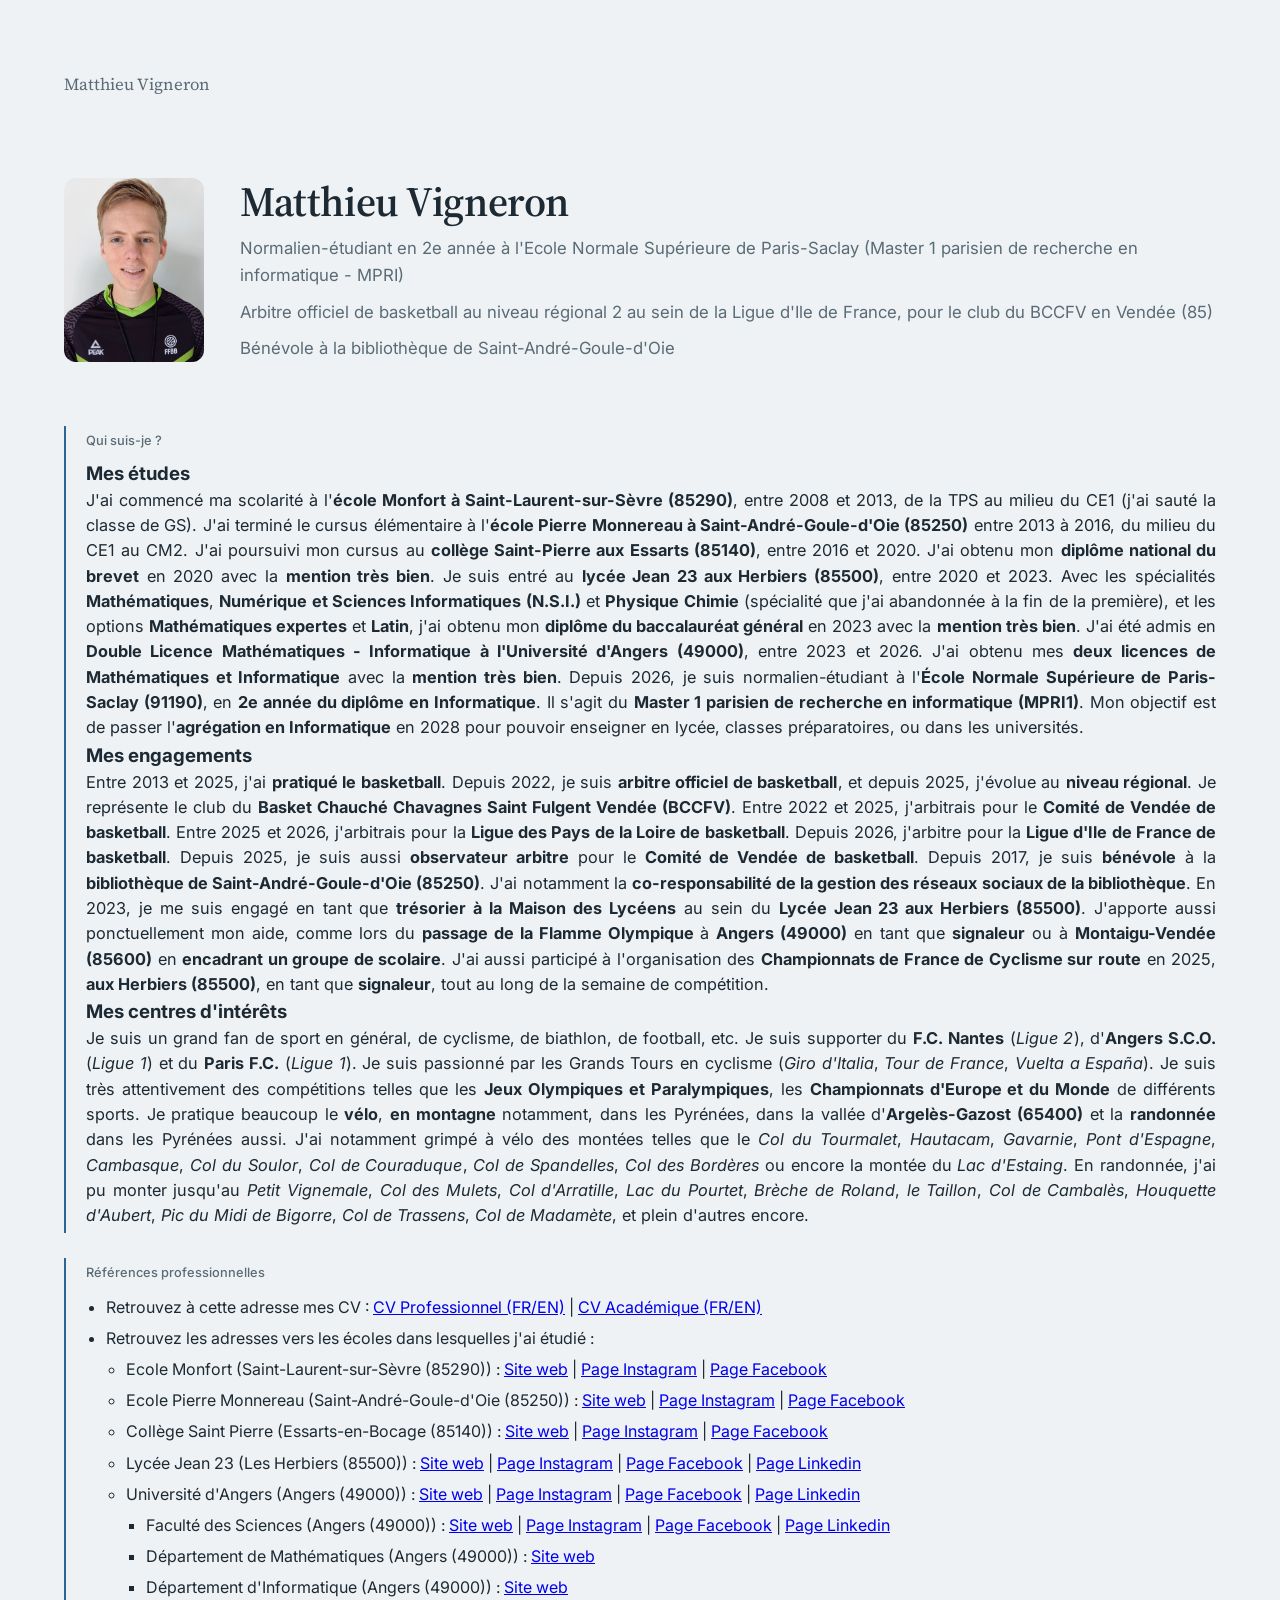
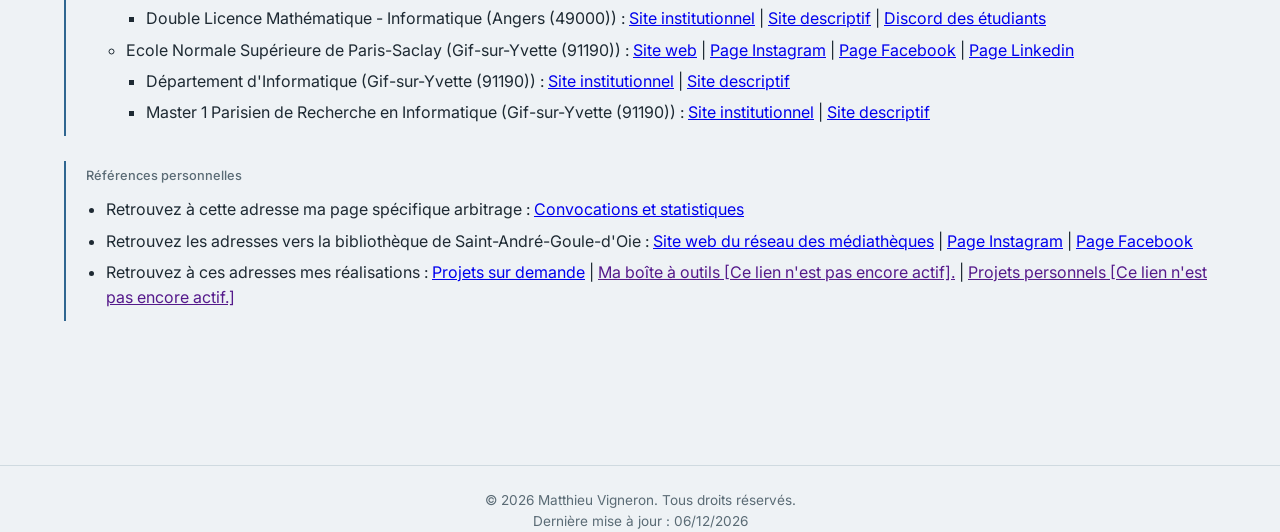
==== commit 951f9ace: "Correct "index.html" Correction de "index.html" : Ligne 75 (Lien des projets sur demande)" ====
--- a/index.html
+++ b/index.html
@@ -72,7 +72,7 @@
       <ul>
         <li>Retrouvez à cette adresse ma page spécifique arbitrage : <a href="./arbitrage/index.html">Convocations et statistiques</a></li>
         <li>Retrouvez les adresses vers la bibliothèque de Saint-André-Goule-d'Oie : <a href="https://mediatheque.paysfulgentessarts.fr/">Site web du réseau des médiathèques</a> | <a href="https://www.instagram.com/bibliothequesago">Page Instagram</a> | <a href="https://www.facebook.com/people/Biblioth%C3%A8que-SAGO/61582833090501/">Page Facebook</a></li>
-        <li>Retrouvez à ces adresses mes réalisations : <a href="">Projets sur demande [Ce lien n'est pas encore actif.]</a> | <a href="">Ma boîte à outils [Ce lien n'est pas encore actif].</a> | <a href="">Projets personnels [Ce lien n'est pas encore actif.]</a></li>
+        <li>Retrouvez à ces adresses mes réalisations : <a href="./projets_sur_demande/index.html">Projets sur demande</a> | <a href="">Ma boîte à outils [Ce lien n'est pas encore actif].</a> | <a href="">Projets personnels [Ce lien n'est pas encore actif.]</a></li>
       </ul>
     </div>
   </div>
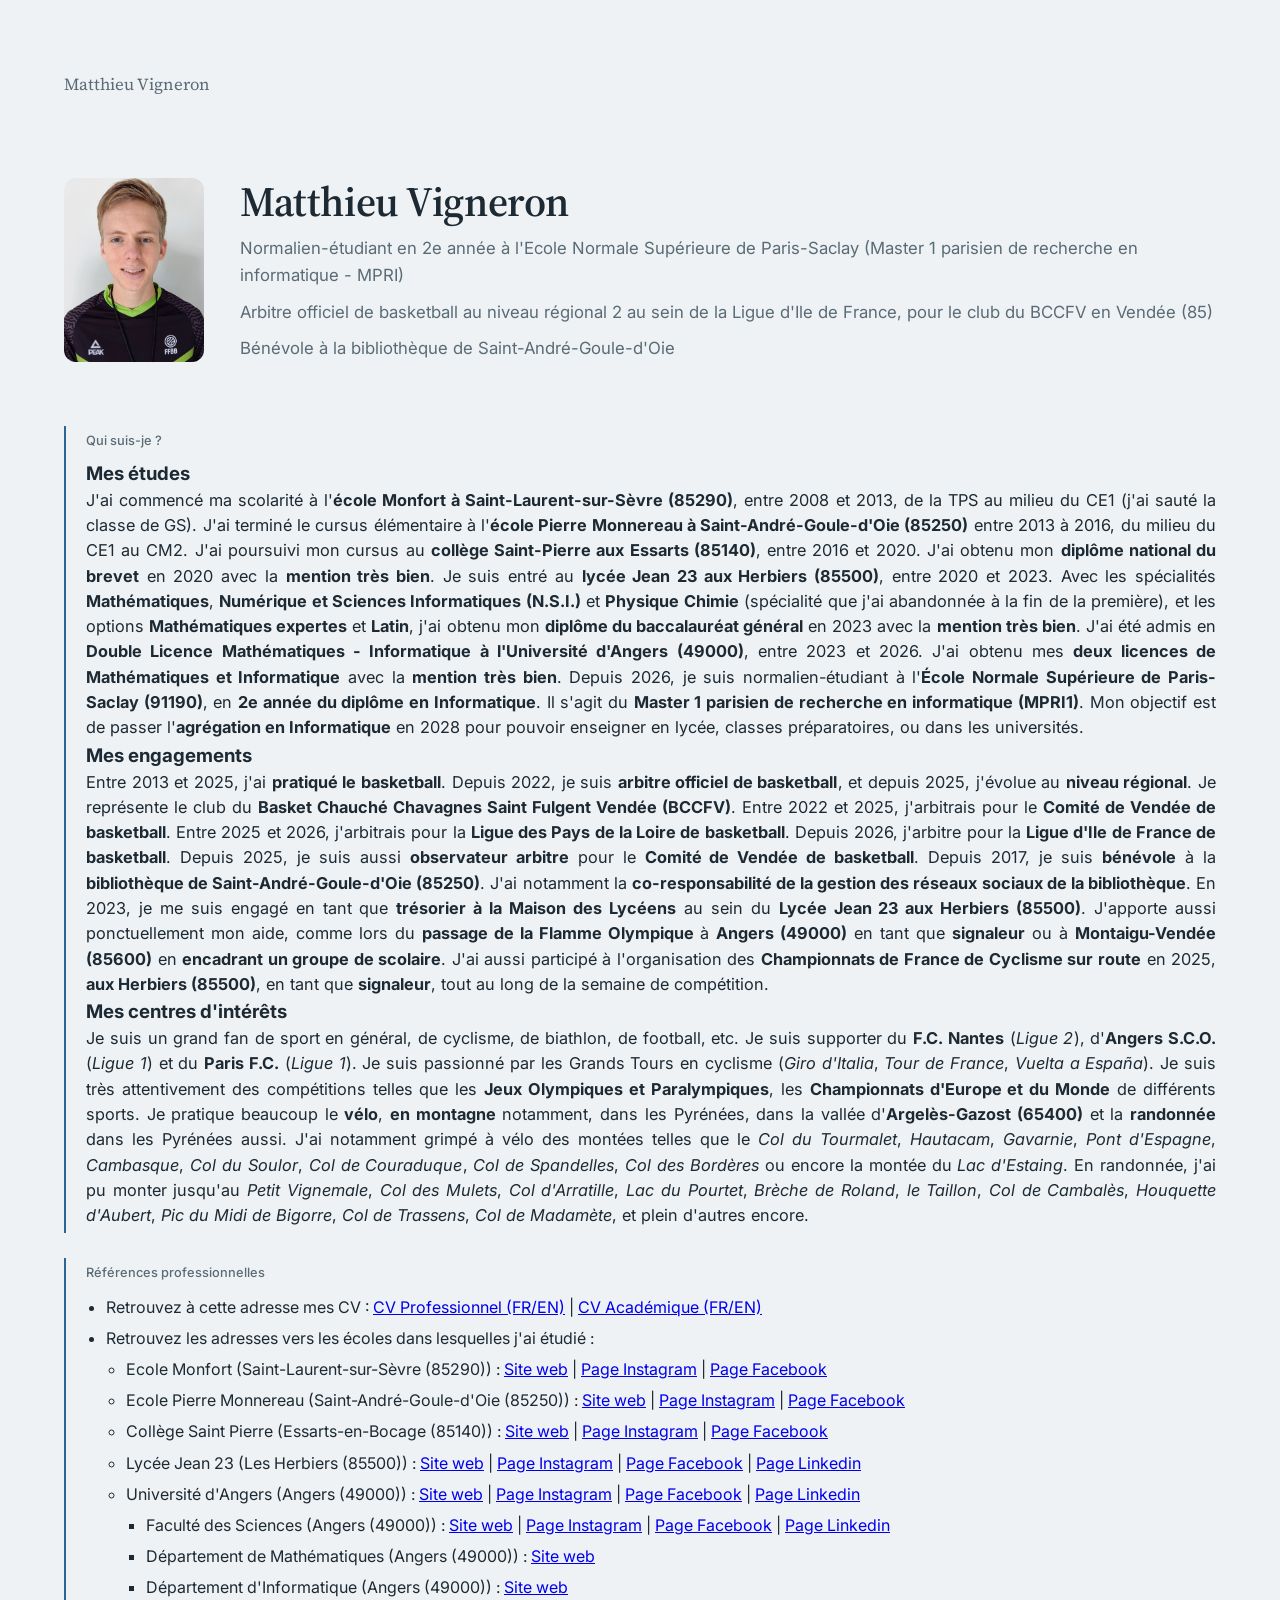
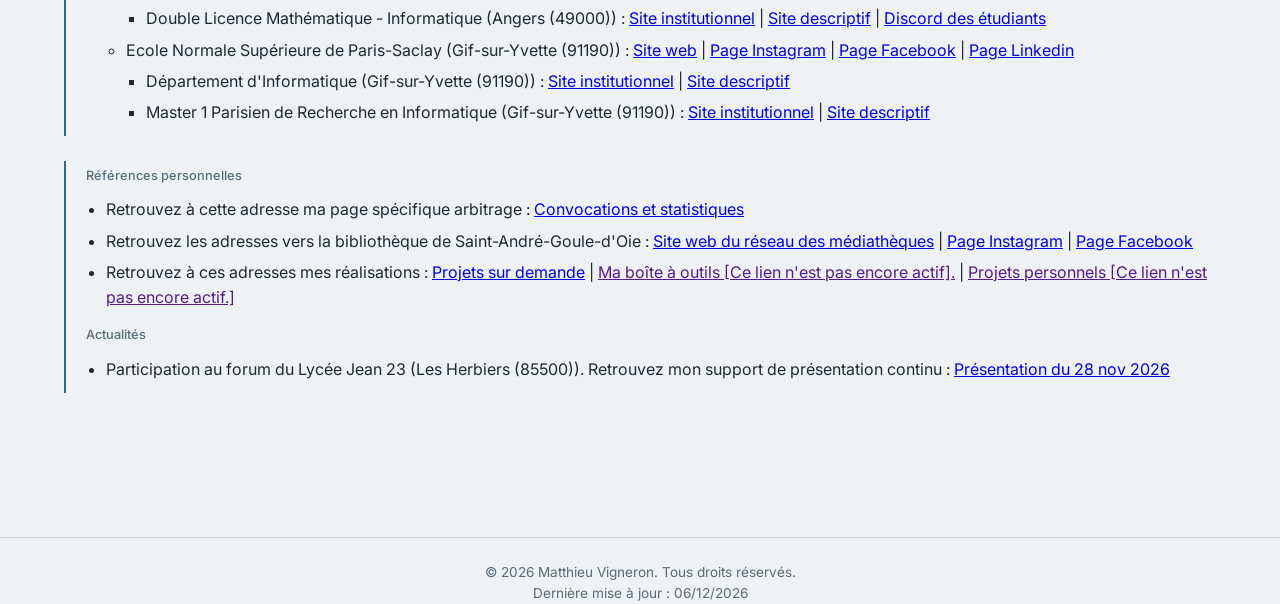
==== commit 671028f9: "Correct "index.html" Correction de "index.html" : Ligne 78 (Ajout de la section Actualités)" ====
--- a/index.html
+++ b/index.html
@@ -75,6 +75,12 @@
         <li>Retrouvez à ces adresses mes réalisations : <a href="./projets_sur_demande/index.html">Projets sur demande</a> | <a href="">Ma boîte à outils [Ce lien n'est pas encore actif].</a> | <a href="">Projets personnels [Ce lien n'est pas encore actif.]</a></li>
       </ul>
     </div>
+    <div class="focus">
+      <h2>Actualités</h2>
+      <ul>
+        <li>Participation au forum du Lycée Jean 23 (Les Herbiers (85500)). Retrouvez mon support de présentation continu : <a href="./forum_jean_23/index.html">Présentation du 28 nov 2026</a></li>
+      </ul>
+    </div>
   </div>
   <footer>
     <p>&copy; <span id="year"></span> Matthieu Vigneron. Tous droits réservés.</p>
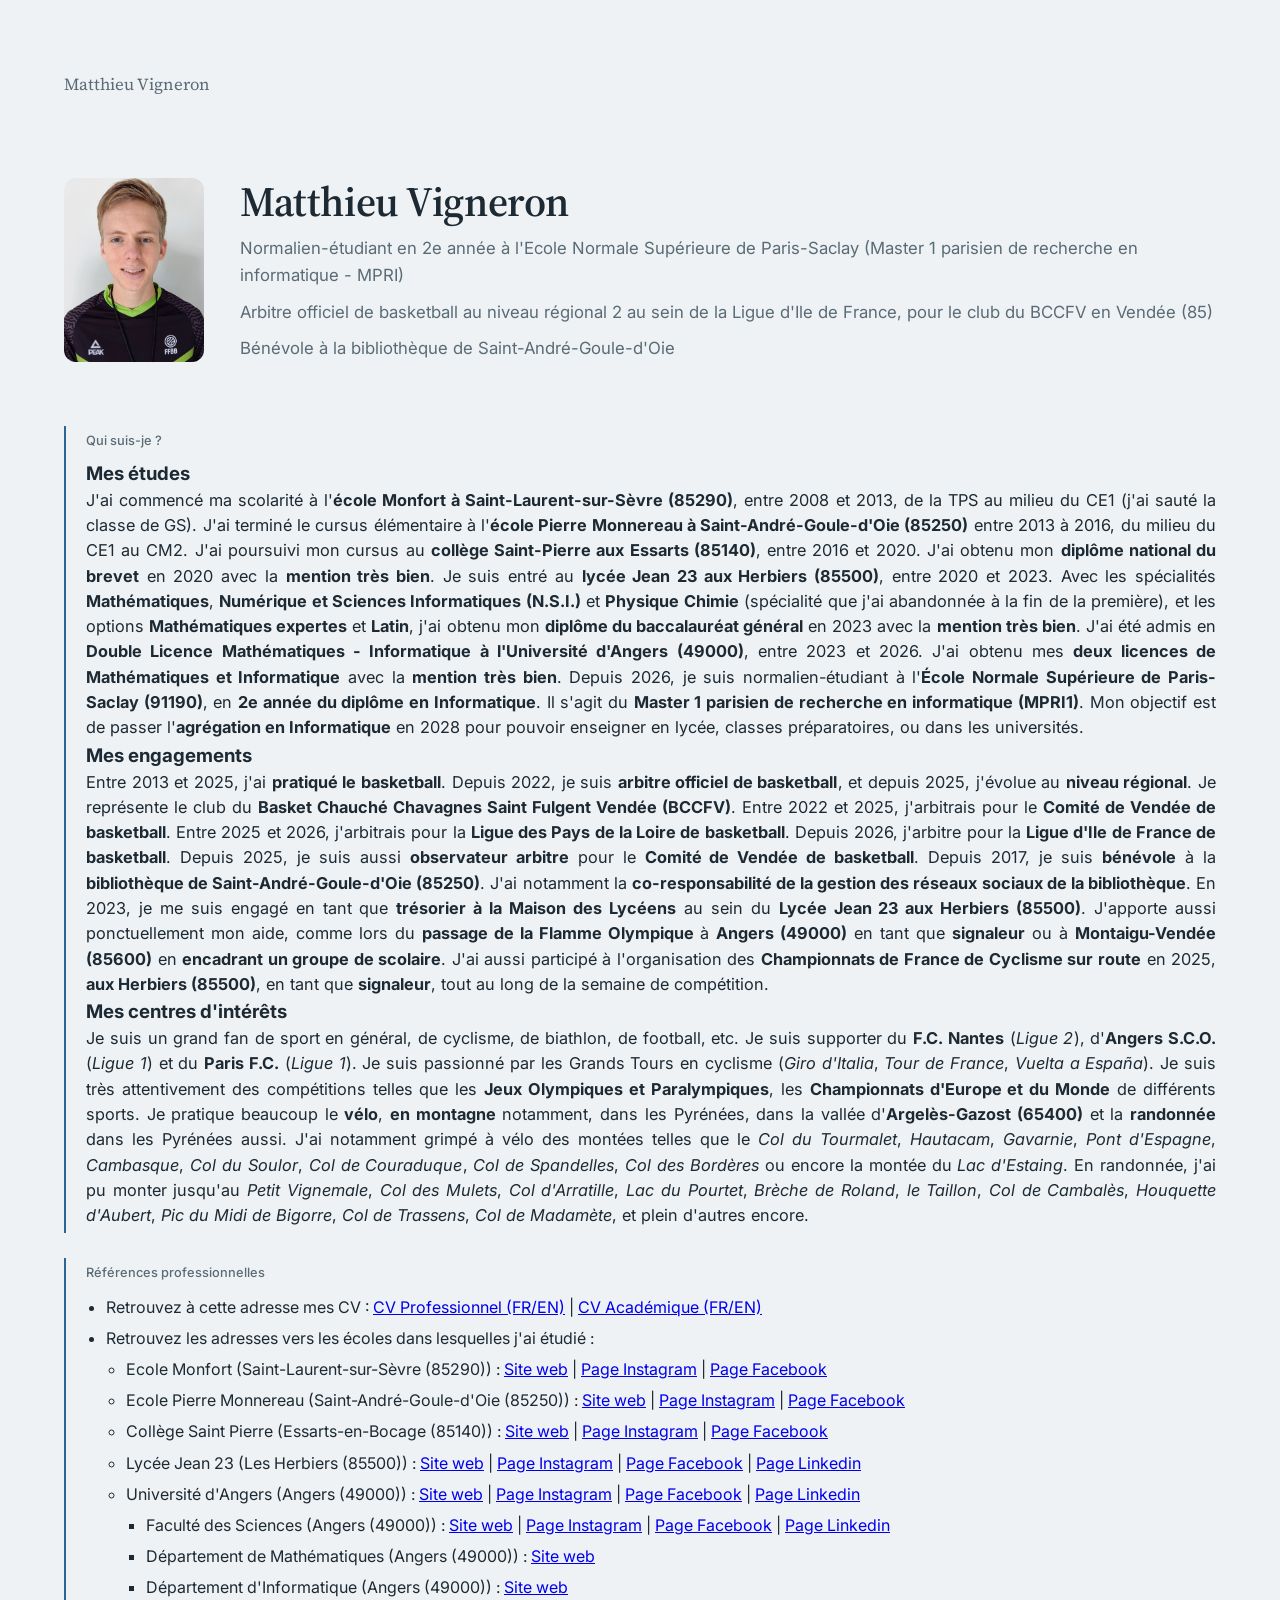
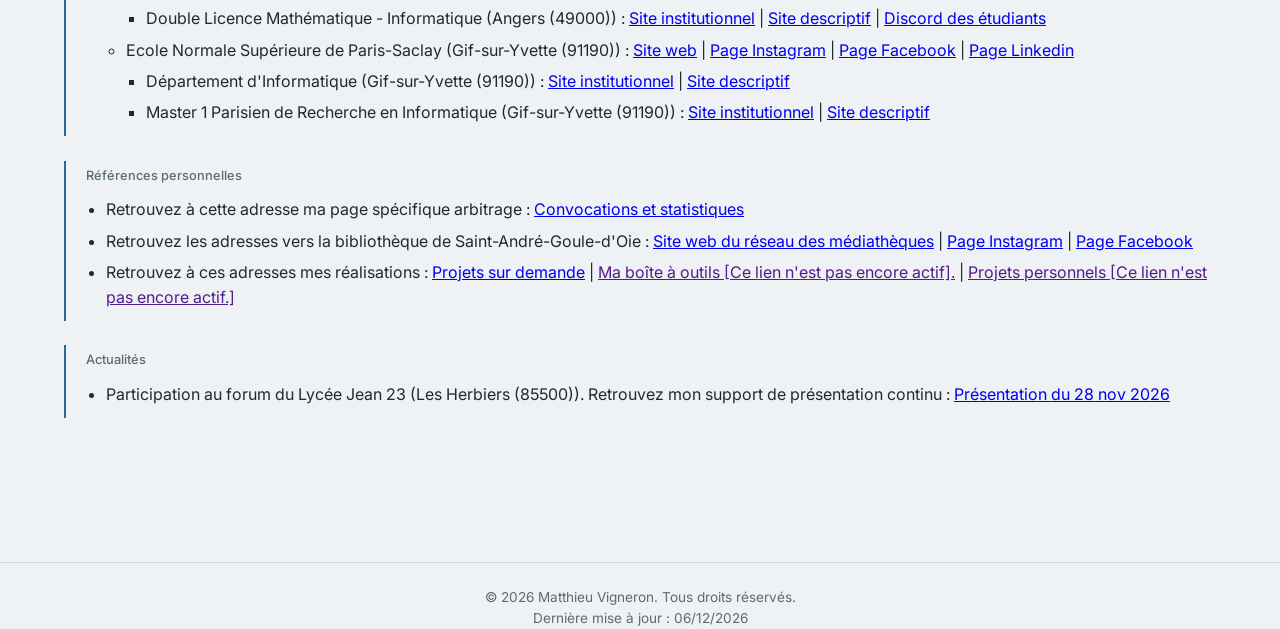
==== commit df44bfda: "Correct "index.html" Correction de "index.html" : Ligne 80 (Retour à la ligne)" ====
--- a/index.html
+++ b/index.html
@@ -75,6 +75,7 @@
         <li>Retrouvez à ces adresses mes réalisations : <a href="./projets_sur_demande/index.html">Projets sur demande</a> | <a href="">Ma boîte à outils [Ce lien n'est pas encore actif].</a> | <a href="">Projets personnels [Ce lien n'est pas encore actif.]</a></li>
       </ul>
     </div>
+    <br>
     <div class="focus">
       <h2>Actualités</h2>
       <ul>
